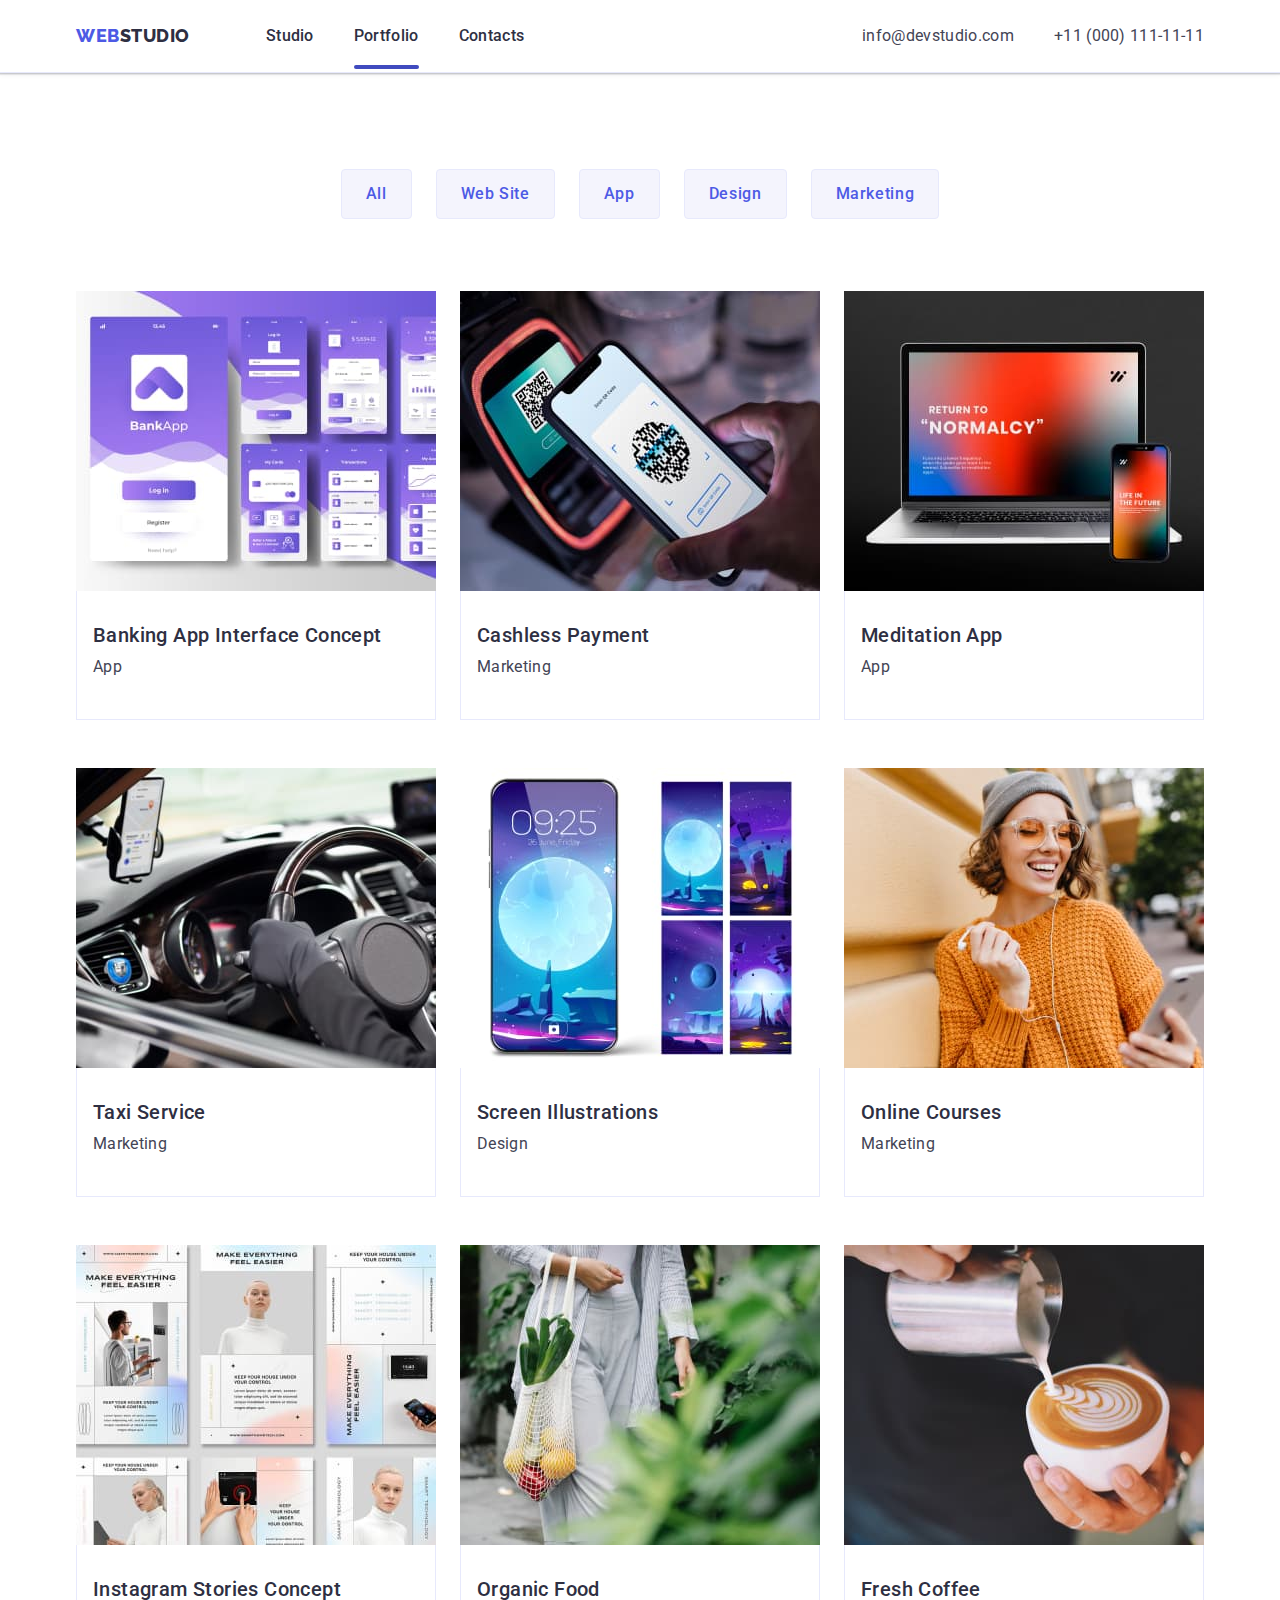
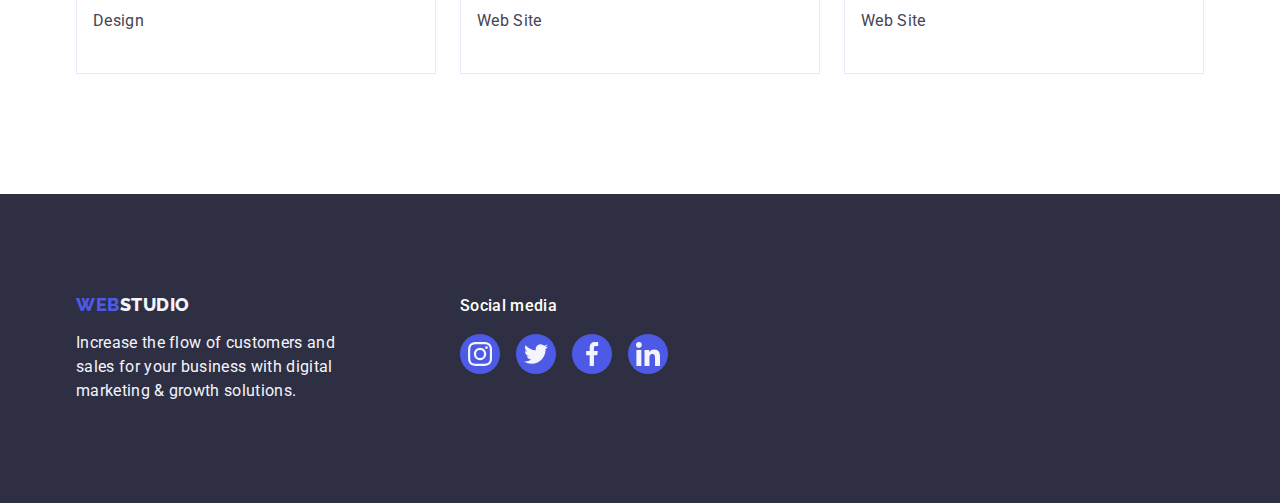
==== portfolio.html @ 52980ec1 "Initial commit" ====
<!DOCTYPE html>
<html lang="en">

<head>
  <meta charset="UTF-8">
  <meta http-equiv="X-UA-Compatible" content="IE=edge">
  <meta name="viewport" content="width=device-width, initial-scale=1.0">
  <link rel="preconnect" href="https://fonts.googleapis.com">
  <link rel="preconnect" href="https://fonts.gstatic.com" crossorigin>
  <link rel="stylesheet" href="https://cdn.jsdelivr.net/npm/modern-normalize@1.1.0/modern-normalize.min.css"
>
  <link href="https://fonts.googleapis.com/css2?family=Raleway:wght@800&family=Roboto:wght@400;500;700;900&display=swap" rel="stylesheet">
  <link rel="stylesheet" href="./css/styles.css">
  <title>WebStudio</title>
</head>

<body>
  <header class="header-block">
    <div class="container header-container">
        <nav class="link nav-link">
            <a class="logo link" href="./index.html">Web<span class="logo-nav">Studio</span></a>
            <ul class="list list-link">
                <li class="list-aitem"><a class="link-aitem link" href="./index.html">Studio</a></li>
                <li class="list-aitem"><a class="link-aitem link current" href="./portfolio.html">Portfolio</a></li>
                <li class="list-aitem"><a class="link-aitem link" href="">Contacts</a></li>
            </ul>
        </nav>
        <address class="contacts">
            <ul class="list contacts-list">
                <li class="aitem-link"><a class="contacts-aitem link" href="mailto:info@devstudio.com">info@devstudio.com</a></li>
                <li class="aitem-link"><a class="contacts-aitem link" href="tel:+110001111111">+11 (000) 111-11-11</a></li>
            </ul>
        </address>
    </div>
  </header>

    <main>
        <!--Portfolio-->
        <section class="portfolio-section">
          <div class="container container-portfolio">
            <h1 class="visually-hidden">Portfolio</h1>
              <ul class="list list-button">
                  <li class="list-filters"><button class="button-filters" type="button">All</button></li>
                  <li class="list-filters"><button class="button-filters" type="button">Web Site</button></li>
                  <li class="list-filters"><button class="button-filters" type="button">App</button></li>
                  <li class="list-filters"><button class="button-filters" type="button">Design</button></li>
                  <li class="list-filters"><button class="button-filters" type="button">Marketing</button></li>
              </ul>
              <ul class="list card-set">
                  <li class="list-card">
                      <a class="link link-portfolio" href="">

                        <div class="wrapper">
                          <img class="images" src="./images/cards1.jpg"
                            alt="Banking App Interface Concept"
                            width="360"
                            height="300">
                          <p class="overlay">14 Stylish and User-Friendly App Design Concepts · Task Manager App · Calorie Tracker App · Exotic Fruit Ecommerce App · Cloud Storage App</p>
                        </div>
                        <div class="portfolio-content border-portfolio">
                          <h2 class="card-name card-portfolio">Banking App Interface Concept</h2>
                          <p class="card-text text-portfolio">App</p>
                        </div>
                     
                      </a>
                  </li>
            
                  <li class="list-card">
                      <a class="link link-portfolio" href="">
                        <div class="wrapper">
                          <img class="images" src="./images/cards2.jpg"
                          alt="Cashless Payment"
                          width="360"
                          height="300">
                          <p class="overlay">14 Stylish and User-Friendly App Design Concepts · Task Manager App · Calorie Tracker App · Exotic Fruit Ecommerce App · Cloud Storage App</p>
                        </div>
                        <div class="portfolio-content border-portfolio">
                          <h2 class="card-name card-portfolio">Cashless Payment</h2>
                          <p class="card-text text-portfolio">Marketing</p>
                        </div>
                      </a>
                  </li>
            
                  <li class="list-card">
                      <a class="link link-portfolio" href="">
                      <div class="wrapper">
                        <img class="images" src="./images/cards3.jpg"
                          alt="Meditation App"
                          width="360"
                          height="300">
                        <p class="overlay">14 Stylish and User-Friendly App Design Concepts · Task Manager App · Calorie Tracker App · Exotic Fruit Ecommerce App · Cloud Storage App</p>
                      </div>
                      <div class="portfolio-content border-portfolio">
                        <h2 class="card-name card-portfolio">Meditation App</h2>
                        <p class="card-text text-portfolio">App</p>
                      </div>
                      </a>
                  </li>
                  <li class="list-card">
                      <a class="link link-portfolio" href="">
                        <div class="wrapper">
                        <img class="images" src="./images/cards4.jpg"
                          alt="Taxi Service"
                          width="360"
                          height="300">
                          <p class="overlay">14 Stylish and User-Friendly App Design Concepts · Task Manager App · Calorie Tracker App · Exotic Fruit Ecommerce App · Cloud Storage App</p>
                        </div>

                        <div class="portfolio-content border-portfolio">
                          <h2 class="card-name card-portfolio">Taxi Service</h2>
                          <p class="card-text text-portfolio">Marketing</p>
                        </div>
                      </a>
                  </li>
                  <li class="list-card">
                      <a class="link link-portfolio" href="">
                        <div class="wrapper">
                        <img class="images" src="./images/cards5.jpg"
                          alt="Screen Illustrations"
                          width="360"
                          height="300">
                          <p class="overlay">14 Stylish and User-Friendly App Design Concepts · Task Manager App · Calorie Tracker App · Exotic Fruit Ecommerce App · Cloud Storage App</p>
                        </div>
                        <div class="portfolio-content border-portfolio">
                          <h2 class="card-name card-portfolio">Screen Illustrations</h2>
                          <p class="card-text text-portfolio">Design</p>
                        </div>
                      </a>
                  </li>
                  <li class="list-card">
                      <a class="link link-portfolio" href="">
                        <div class="wrapper">
                        <img class="images" src="./images/cards6.jpg"
                          alt="Online Courses"
                          width="360"
                          height="300">
                          <p class="overlay">14 Stylish and User-Friendly App Design Concepts · Task Manager App · Calorie Tracker App · Exotic Fruit Ecommerce App · Cloud Storage App</p>
                        </div>
                        <div class="portfolio-content border-portfolio">
                          <h2 class="card-name card-portfolio">Online Courses</h2>
                          <p class="card-text text-portfolio">Marketing</p>
                        </div>
                      </a>
                  </li>
                  <li class="list-card">
                      <a class="link link-portfolio" href="">
                        <div class="wrapper">
                        <img class="images" src="./images/cards7.jpg"
                          alt="Instagram Stories Concept"
                          width="360"
                          height="300">
                          <p class="overlay">14 Stylish and User-Friendly App Design Concepts · Task Manager App · Calorie Tracker App · Exotic Fruit Ecommerce App · Cloud Storage App</p>
                        </div>
                        <div class="portfolio-content border-portfolio">
                          <h2 class="card-name card-portfolio">Instagram Stories Concept</h2>
                          <p class="card-text text-portfolio">Design</p>
                        </div>
                      </a>
                  </li>
                  <li class="list-card">
                      <a class="link link-portfolio" href="">
                        <div class="wrapper">
                        <img class="images" src="./images/cards8.jpg"
                          alt="Organic Food"
                          width="360"
                          height="300">
                          <p class="overlay">14 Stylish and User-Friendly App Design Concepts · Task Manager App · Calorie Tracker App · Exotic Fruit Ecommerce App · Cloud Storage App</p>
                        </div>
                        <div class="portfolio-content border-portfolio">
                          <h2 class="card-name card-portfolio">Organic Food</h2>
                          <p class="card-text text-portfolio">Web Site</p>
                        </div>
                      </a>
                  </li>
                  <li class="list-card">
                      <a class="link link-portfolio" href="">
                        <div class="wrapper">
                        <img class="images" src="./images/cards9.jpg"
                          alt="Fresh Coffee"
                          width="360"
                          height="300">
                          <p class="overlay">14 Stylish and User-Friendly App Design Concepts · Task Manager App · Calorie Tracker App · Exotic Fruit Ecommerce App · Cloud Storage App</p>
                        </div>
                        <div class="portfolio-content border-portfolio">
                          <h2 class="card-name card-portfolio">Fresh Coffee</h2>
                          <p class="card-text text-portfolio">Web Site</p>
                        </div>
                      </a>
                  </li>
              </ul>
          </div>
        </section>
    </main>

    <footer class="footer">
      <div class="container container-footer">
          <div class="link-text">
              <a class="logo link link-footer" href="./index.html">Web<span class="logo-footer">Studio</span></a>
              <p class="footer-text">Increase the flow of customers and sales for your business with digital marketing & growth solutions.</p>
          </div> 
          <div class="footer-icon-box">
              <p class="footer-name">Social media</p>
              <ul class="socials footer-socials">
                  <li class="socials-item">
                      <a class="socials-link socials-footer"
                          href="https://instagram.com"
                          target="_blank"
                          rel="noopener noreferer"
                          aria-label="instagram-icon"
                      >
                          <svg class="socials-icon" width="24" height="24">
                              <use href="./images/icons.svg#icon-instagram"></use>
                          </svg>
                      </a>
                  </li>
                  <li class="socials-item">
                      <a class="socials-link socials-footer"
                          href="https://twitter.com"
                          target="_blank"
                          rel="noopener noreferer"
                          aria-label="twitter-icon"
                      >
                          <svg class="socials-icon" width="24" height="24">
                              <use href="./images/icons.svg#icon-twitter"></use>
                          </svg>
                      </a>
                  </li>
                  <li class="socials-item">
                      <a class="socials-link socials-footer"
                          href="https://facebook.com"
                          target="_blank"
                          rel="noopener noreferer"
                          aria-label="facebook-icon"
                      >
                          <svg class="socials-icon" width="24" height="24">
                              <use href="./images/icons.svg#icon-facebook"></use>
                          </svg>
                      </a>
                  </li>
                  <li class="socials-item">
                      <a class="socials-link socials-footer"
                          href="https://linkedin.com"
                          target="_blank"
                          rel="noopener noreferer"
                          aria-label="linkedin-icon"
                      >
                      <svg class="socials-icon" width="24" height="24">
                          <use href="./images/icons.svg#icon-linkedin"></use>
                      </svg>
                      </a>
                  </li>
              </ul>
          </div> 
      </div>
  </footer>
</body>
</html>
---- css/styles.css ----
:root {
    --text-color: #2E2F42;
    --accent-color: #404BBF;
    --background-color: #FFFFFF;
    --paragraf-color: #434455;
    --button-color: #e7e9fc;
    --border-color: #8e8f99;
    --timing: cubic-bezier (0.4, 0, 0.2, 1);
    --transition-duration: 250ms;
}
body {
    font-family: "Roboto", sans-serif;
    font-weight: 400;
    font-size: 16px;
    line-height: 1.5;
    color: #434455;
    background-color: var(--background-color);
}
/*start reset*/
h1,
h2,
h3,
h4,
h5,
h6
p {
margin: 0px;
}
.container {
    width: 1158px;
    margin: 0px auto;
    padding: 0px 15px; 
}
ul {
    list-style: none;
}

/*header*/
.header-block {
    box-shadow: 0px 2px 1px rgba(46, 47, 66, 0.08), 
    0px 1px 1px rgba(46, 47, 66, 0.16), 
    0px 1px 6px rgba(46, 47, 66, 0.08);
}
.header-container {
    display: flex;
    align-items: center;
    height: 72px;
}
/*logo*/

.header-block {
    border-bottom: 1px solid #e7e9fc;
}
.nav-link {
    display: flex;
    align-items: center;
    margin-right: auto;
}

.logo {
    font-family: "Raleway", sans-serif;
    font-weight: 800;
    font-size: 18px;
    line-height: 1.17;
    letter-spacing: 0.03em;
    text-transform: uppercase;
    color: #4D5AE5;
    margin-right: 76px;
}
.logo-nav {
    color: var(--text-color);
}
.link {
    text-decoration: none;
}
.list-link {
    margin: 0px;
    padding: 0;
    width: 261px;
}
.link-aitem {
    font-weight: 500;
    font-size: 16px;
    line-height: 1.5;
    letter-spacing: 0.02em;
    color: var(--text-color);
    text-decoration: none;
    padding-top: 24px;
    padding-bottom: 24px;
    position: relative;
    transition-duration: var(--transition-duration);
    transition-timing-function: var(--timing);
}

.list-aitem:not(:last-child) {
    margin-right: 40px;
}

.link-aitem:focus,
.link-aitem:hover {
    color: var(--accent-color); 
}

.link-aitem::after {
    content: "";
    position: absolute;  
    bottom: 0;
    left: 0px;
    
    display: block;
    width: 100%;
    height: 4px;
    border-radius: 2px;
}

.current::after,
.link-aitem:hover::after,
.link-aitem:focus::after {
    background: var(--accent-color);
    transition-duration: var(--transition-duration);
    transition-timing-function: var(--timing);  
}

.contacts {
    font-style: normal;
}
.contacts-list {
    margin: 0px;
    padding: 0;
}

.aitem-link:not(:last-child) {
    margin-right: 40px;
}
.contacts-aitem {
    font-weight: 400;
    font-size: 16px;
    line-height: 1.5;
    letter-spacing: 0.02em;
    color: var(--paragraf-color);
    text-decoration: none;
    padding-top: 24px;
    padding-bottom: 24px;
    transition-duration: var(--transition-duration);
    transition-timing-function: var(--timing); 
}

.contacts-aitem:active,
.contacts-aitem:hover,
.contacts-aitem:focus {
    color: var(--accent-color);
    
}  

--------------------------------/*MAIN*/--------------------------------
/*section site header*/
.container-main {
    display: block;
    text-align: center;  
}
.header {
    padding: 188px 0;
    background-color: var(--background-color);
    background-image: linear-gradient(
        rgba(46, 47, 66, 0.7),
        rgba(46, 47, 66, 0.7)),
        url(../images/main_header/people-office.jpg);
    background-repeat: no-repeat;
    background-position: center;
    max-width: 1440px;
    margin-left: auto;
    margin-right: auto;
    background-size: cover;

    position: relative;
}

.slogan {
    font-weight: 700;
    font-size: 56px;
    line-height: 1.07;
    letter-spacing: 0.02em;
    text-align: center;
    color: var(--background-color);
    max-width: 496px;
    margin-right: auto;
    margin-left: auto;
    margin-bottom: 48px;
}
.modal-button {
    font-family: "Roboto", sans-serif;
    font-weight: 500;
    font-size: 16px;
    line-height: 1.5;
    letter-spacing: 0.04em;
    color: var(--background-color);
    background: #4D5AE5;
    cursor: pointer;
    display: block;
    margin: auto;
    padding: 16px 32px;
    border: 1px;
    border-radius: 4px;
    min-width: 169px;  
    transition-duration: var(--transition-duration);
    transition-timing-function: var(--timing);
}
.modal-button:hover,
.modal-button:focus {
    background: var(--accent-color);    
}

/*section feature*/
.feature-section {
    padding: 120px 0;
}
.heading {
    font-weight: 700;
    font-size: 36px;
    line-height: 1.11;
    text-align: center;
    letter-spacing: 0.02em;
    color: var(--text-color);
}
.visually-hidden {
    position: absolute;
    width: 1px;
    height: 1px;
    margin: -1px;
    border: 0;
    padding: 0; 
    white-space: nowrap;
    clip-path: inset(100%);
    clip: rect(0 0 0 0);
    overflow: hidden;
}
.list {
    list-style: none;
    display: flex;
    padding: 0;
    margin: 0;
}
.feature-list {
    width: 264px;
}
.feature-item {
    display: flex;
    align-items: center;
    justify-content: center;
    height: 112px;
    width: 264px;
    background-color: #f4f4fd;
    border-radius: 4px;
    margin-bottom: 8px; 
}
.icon-feature {
    display: block;
    background-color: #F4F4FD;
    margin-bottom: 8px;
}

.feature-list:not(:last-child) {
    margin-right: 24px;
}
.feature-name {
    font-weight: 500;
    font-size: 20px;
    line-height: 1.2;
    letter-spacing: 0.02em;
    color: var(--text-color);
    margin-bottom: 8px;
}
.feature-text {
    font-size: 16px;
    line-height: 1.5;
    letter-spacing: 0.02em;
    color: var(--paragraf-color);
    margin: 0;
}

/*section skills*/
.skills-section {
    padding-bottom: 120px;
}
.heading-skills {
    margin-bottom: 72px;
}
.skills:not(:last-child) {
    margin-right: 24px;
}
.images {
    display: block
}

/*section our team*/
.team {
    background-color: #F4F4FD;
    padding: 120px 0
}

.heading-team {
    margin-bottom: 72px;
}
.team-card {
    background-color: var(--background-color);
    box-shadow: 
    0px 2px 1px rgba(46, 47, 66, 0.08),
    0px 1px 1px rgba(46, 47, 66, 0.16),
    0px 1px 6px rgba(46, 47, 66, 0.08)
}
    
.team-card:not(:last-child) {
    margin-right: 24px;
    border-radius: 0px 0px 4px 4px;
}
.card-content {
    padding: 32px 0;
    border-radius: 0px 0px 4px 4px;
}
.card-name {
    font-weight: 500;
    font-size: 20px;
    line-height: 1.2;
    text-align: center;
    letter-spacing: 0.02em;
    color: var(--text-color);
    margin-bottom: 8px;
}
.card-text {
    font-size: 16px;
    line-height: 1.5;
    text-align: center;
    letter-spacing: 0.02em;
    display: block;
    color: var(--paragraf-color);
    margin: 0 auto;
    margin-bottom: 8px;
}
.socials {
    display: flex;
    justify-content: center;
    gap: 24px;
    padding-left: 0;
}
.socials-link {
    display: flex;
    justify-content: center;
    align-items: center;
    width: 40px;
    height: 40px;
    background-color: #4D5AE5;
    fill: #F4F4FD;
    border-radius: 50%;
    transition-duration: var(--transition-duration);
    transition-timing-function: var(--timing); 
}
.socials-icon {
    width: 24px;
}
.socials-link:hover,
.socials-link:focus {
    background-color: #404BBF;
    fill: #F4F4FD;
     
}
/*Customers*/
.customers {
    padding-top: 120px;
    padding-bottom: 120px;
}
.heading-customers {
    line-height: 1.1;
    margin-bottom: 72px;
}
.customers-logo {
    display: flex;
    flex-direction: row;
    align-items: flex-start;
    padding: 0px;
    margin: 0;
    gap: 24px;
}
.logo-group {
    width: 168px;
    height: 88px;
    transition-duration: var(--transition-duration);
    transition-timing-function: var(--timing);
}
.group-icon {
    display: flex;
    margin: auto;
    fill: currentColor;
    transition-duration: var(--transition-duration);
    transition-timing-function: var(--timing); 
}
.logo-group:hover .group-icon,
.logo-group:focus .group-icon {
    fill: #404BBF;   
}
.group-link {
    width: 100%;
    height: 100%;
    border-radius: 4px;
    display: flex;
    align-items: center;
    justify-content: center;
    color: var(--border-color);
    border: 1px solid var(--border-color);
    transition-duration: var(--transition-duration);
    transition-timing-function: var(--timing);  
}
.group-link:hover,
.group-link:focus {
    border-color: #404bbf;
    color: #404bbf;   
}


/*----------------------------------FOOTER*-----------------------------*/
.footer {
    display: flex;
    background: var(--text-color);
    padding: 100px 0;
}
.container-footer {
    display: flex;
    align-items: baseline;
}
.link-text {
    margin-right: 120px;
}

.link-footer {
    display: inline-block;
    margin-bottom: 16px;
    margin-right: auto;
}
.logo-footer {
    color: #F4F4FD;
}
.footer-text {
    font-size: 16px;
    line-height: 1,5;
    letter-spacing: 0.02em;
    color: #F4F4FD;
    width: 264px;
    margin: 0;
}

.footer-socials {
    display: flex;
    flex-direction: row;
    align-items: flex-start;
    gap: 16px; 
    margin: 0;
    width: 208px;
    min-height: 40px;
}  
.footer-name {
    font-weight: 500;
    display: block;
    color: var(--background-color);
    margin: 0;
    margin-bottom: 16px;
    padding: 0;
    letter-spacing: 0.02em;
}
.socials-footer:hover,
.socials-footer:focus {
    background-color: #31D0AA;
}

/*--------------------------------PORTFOLIO------------------------------*/
.portfolio-section {
    padding: 96px 0 120px;
}
.container-portfolio {
    display: block;
}
.portfolio-name {
    visibility: hidden;
}
.list-button {
    min-width: 586px;
    display: flex;
    justify-content:center ;
    gap: 24px;
    margin-bottom: 72px;
}
.button-filters {
    font-family: "Roboto", sans-serif;
    font-weight: 500;
    font-size: 16px;
    line-height: 1.5;
    letter-spacing: 0.04em;
    color: #4D5AE5;
    border: 1px solid var(--button-color);
    background: #F4F4FD;
    cursor: pointer;
    padding: 12px 24px;
    border-radius: 4px;
    transition-duration: var(--transition-duration);
    transition-timing-function: var(--timing); 
}
.button-filters:active,
.button-filters:hover,
.button-filters:focus {
    color: var(--background-color);
    background: var(--accent-color);
    box-shadow:  0px 2px 2px rgba(0, 0, 0, 0.12),
    0px 2px 1px rgba(0, 0, 0, 0.08),
    0px 3px 1px rgba(0, 0, 0, 0.1);
    border: 1px solid transparent;
}
.card-set {
    display: flex;
    flex-wrap: wrap;
    row-gap: 48px;
    column-gap: 24px;
}
.list-card {
    flex-basis: calc((100% - 48px) / 3);
    transition-duration: var(--transition-duration);
    transition-timing-function: var(--timing);  
}
.list-card:hover,
.list-card:focus {
    box-shadow: 
    0px 2px 1px rgba(46, 47, 66, 0.08),
    0px 1px 1px rgba(46, 47, 66, 0.16),
    0px 1px 6px rgba(46, 47, 66, 0.08);
} 
.portfolio-content {
    padding: 32px 0 32px 16px;
}
.card-portfolio {
    text-align: start;
}
.text-portfolio {
    text-align: start;
}
.link-portfolio {
    transition-duration: var(--transition-duration);
    transition-timing-function: var(--timing);
}
.link-portfolio:hover,
.link-portfolio:focus {
    box-shadow: 
    0px 1px 6px rgba(46, 47, 66, 0.08),
    0px 1px 1px rgba(46, 47, 66, 0.16), 
    0px 2px 1px rgba(46, 47, 66, 0.08); 
}
.wrapper {
    position: relative;
    display: block;
    overflow: hidden;
}

.overlay {
    position: absolute;
    max-width: 100%;
    height: 100%;
    top: 0;
    left: 0;
    
    padding: 40px 32px 0 32px;
    margin: 0;
    background-color: #4D5AE5;
    font-size: 16px;
    line-height: 1.5;
    
    letter-spacing: 0.02em;
    color: #F4F4FD;
    
    transform: translateY(100%);
    overflow: hidden;
    transition-duration: var(--transition-duration);
    transition-timing-function: var(--timing);
}

.list-card:hover .overlay,
.list-card:focus .overlay {
    transform: translateY(0);  
}

.border-portfolio {
    border-right-width: 1px;
    border-right-style: solid;
    border-right-color: #E7E9FC;
    border-bottom-width: 1px;
    border-bottom-style: solid;
    border-bottom-color: #E7E9FC;
    border-left-width: 1px;
    border-left-style: solid;
    border-left-color: #E7E9FC;
}

/*BACKDROP*/

.backdrop {
    position: fixed;
    z-index: 100;
    top: 0;
    left: 0;
    width: 100%;
    height: 100%;
    background-color: rgba(46, 47, 66, 0.4);

    transition: opacity var(--transition-duration), 
    visibility var(--transition-duration);
}


.backdrop.is-hidden {
    visibility:hidden;
    opacity: 0;
    pointer-events: none;
}

.modal {
    position: absolute;
    top: 50%;
    left: 50%;
    transform: translate(-50%, -50%);
    
    width: 408px;
    min-height: 576px;
    background: #FCFCFC;
    padding: 24px;  
    
    border-radius: 4px;  
    box-shadow: 
    0px 1px 1px rgba(0, 0, 0, 0.14), 
    0px 1px 3px rgba(0, 0, 0, 0.12), 
    0px 2px 1px rgba(0, 0, 0, 0.2);  
}

.modal-button-close {
    position: absolute;
    width: 24px;
    height: 24px;
    padding: 0;
    top: 24px;
    right: 24px;
    cursor: pointer;
    background: #E7E9FC;
    border: 1px solid rgba(0, 0, 0, 0.1);
    border-radius: 50%;
    transition-duration: var(--transition-duration);
    transition-timing-function: var(--timing);
    display: flex;
    justify-content: center;
    align-items: center;
}

.modal-button-close:hover,
.modal-button-close:focus {
    background-color: var(--accent-color);
}

.modal-button-icon {
    position: absolute;
    left: 33.33%;
    right: 33.33%;
    top: 33.33%;
    bottom: 33.33%;
    flex: var(--text-color);
    transition-duration: var(--transition-duration);
    transition-timing-function: var(--timing);
}

.modal-button-close:hover .modal-button-icon,
.modal-button-close:focus .modal-button-icon {
    fill: var(--background-color); 
}
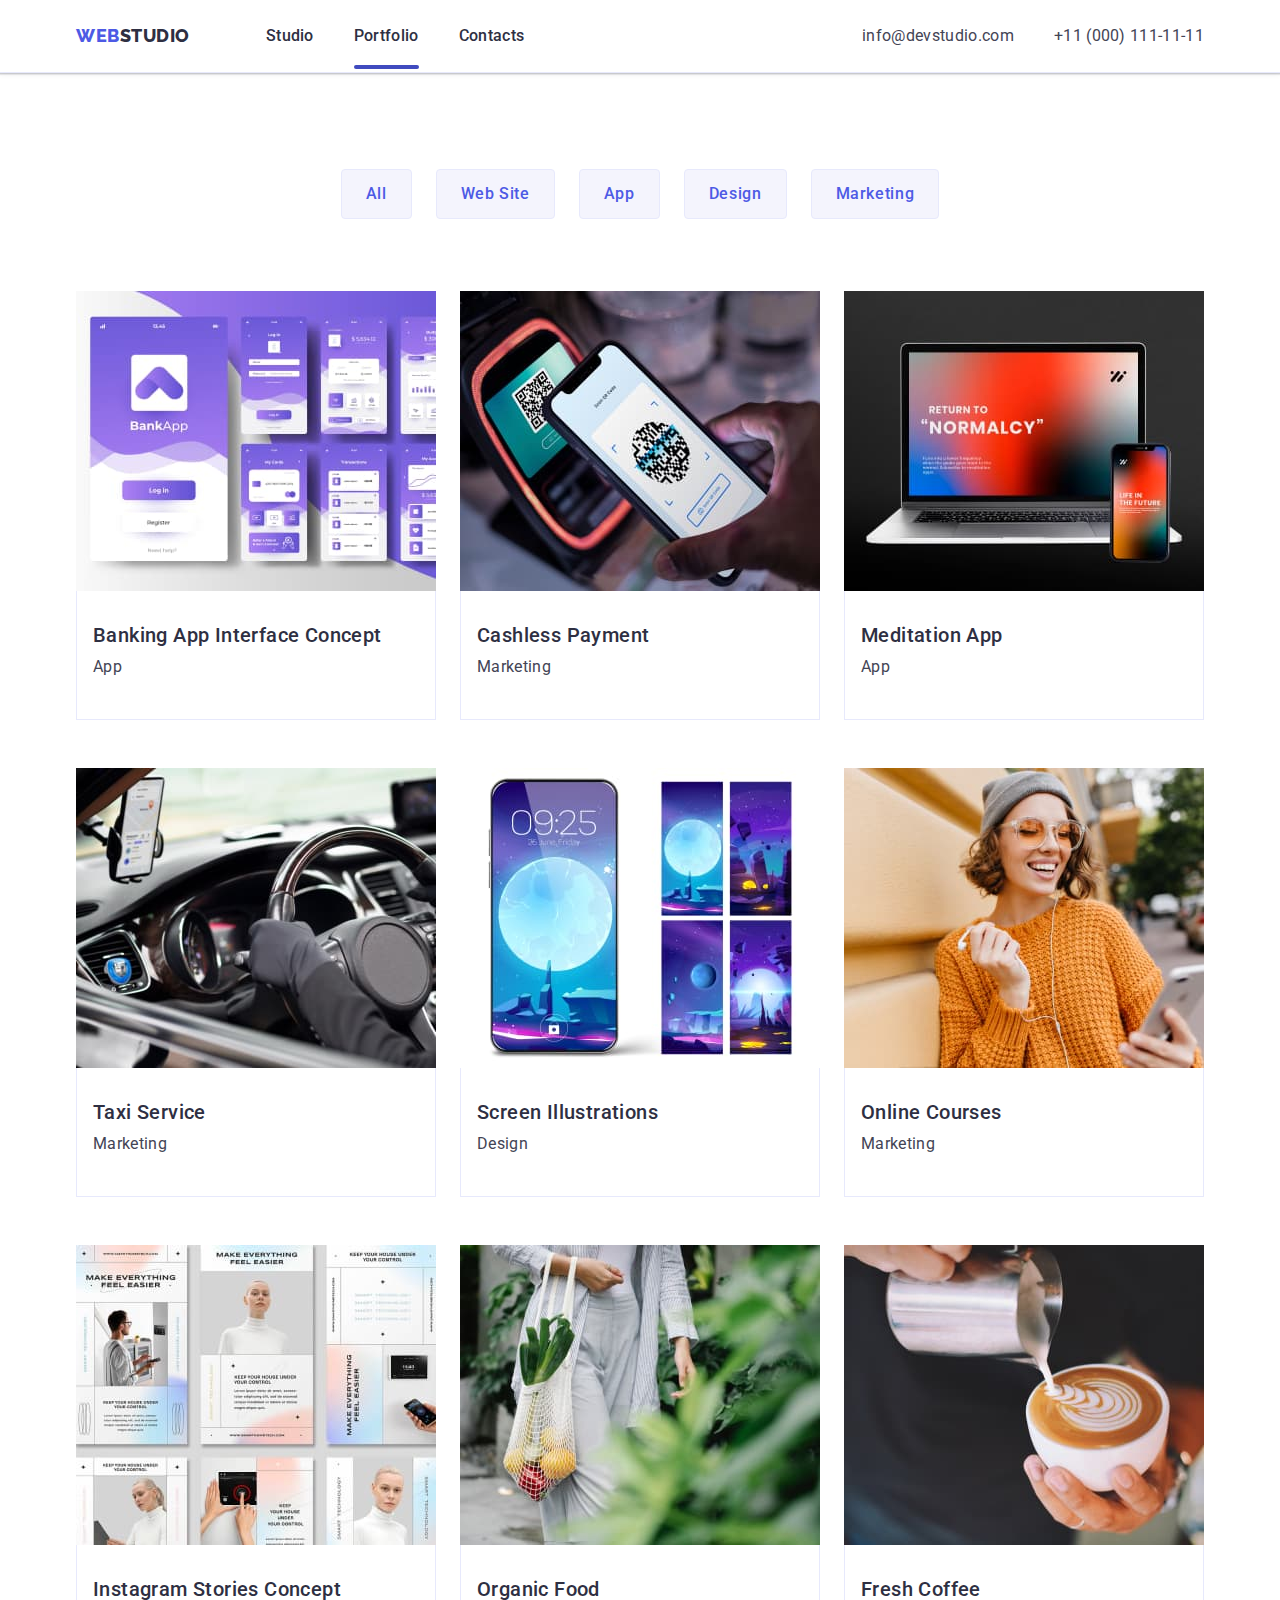
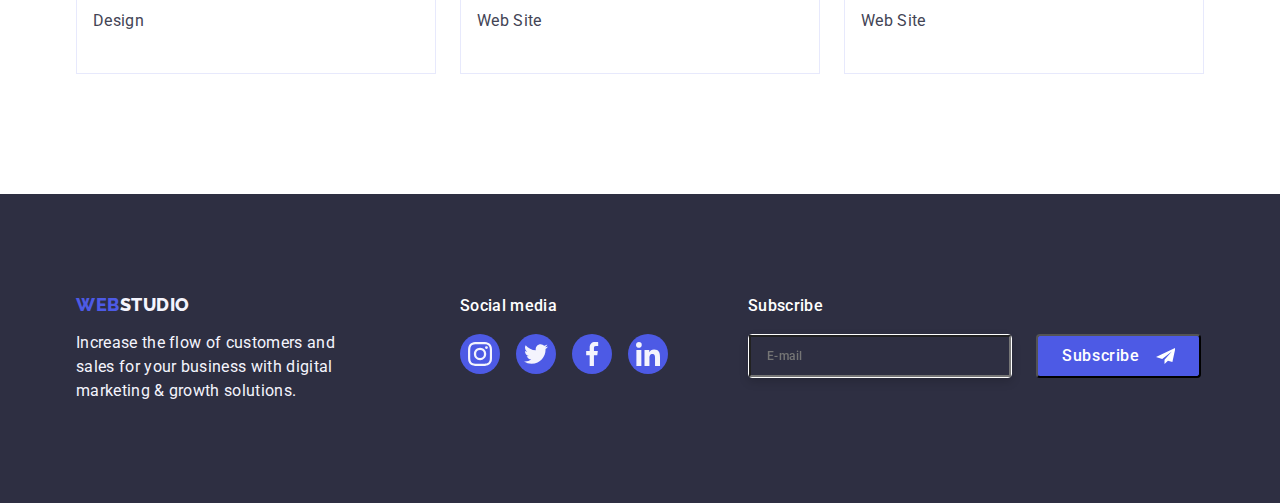
==== commit 78192bdd: "вздійснео розмітку форми футера" ====
--- a/portfolio.html
+++ b/portfolio.html
@@ -1,6 +1,5 @@
-<!DOCTYPE html>
+<!doctype html>
 <html lang="en">
-
 <head>
   <meta charset="UTF-8">
   <meta http-equiv="X-UA-Compatible" content="IE=edge">
@@ -251,6 +250,19 @@
                   </li>
               </ul>
           </div> 
+          <div class="footer-input">
+              <p class="footer-input-name">Subscribe</p>
+              <form class="form-box" autocomplete="on">
+                    <label class="footer-input-email" for="E-mail">
+                      <input class="input-email" type="e-mail" name="e-mail" placeholder="E-mail"/>
+                    </label>
+                    <button class="footer-submit" type="submit" name="">Subscribe
+                          <svg class="socials-icon" width="24" height="24">
+                              <use href="./images/icons.svg#icon-send"></use>
+                          </svg>               
+                    </button>
+              </form>
+          </div>
       </div>
   </footer>
 </body>
--- a/css/styles.css
+++ b/css/styles.css
@@ -446,6 +446,19 @@
     width: 264px;
     margin: 0;
 }
+.footer-icon-box {
+    margin-right: 80px;
+    display: block;
+}
+.footer-name {
+    display: block;
+    margin: 0;
+    margin-bottom: 16px;
+    padding: 0;
+    font-weight: 500;
+    letter-spacing: 0.02em;
+    color: var(--background-color); 
+}
 
 .footer-socials {
     display: flex;
@@ -456,19 +469,69 @@
     width: 208px;
     min-height: 40px;
 }  
-.footer-name {
-    font-weight: 500;
-    display: block;
-    color: var(--background-color);
-    margin: 0;
-    margin-bottom: 16px;
-    padding: 0;
-    letter-spacing: 0.02em;
-}
+
 .socials-footer:hover,
 .socials-footer:focus {
     background-color: #31D0AA;
 }
+
+.footer-input-name{
+    display: block;
+    margin: 0;
+    margin-bottom: 16px;
+    font-weight: 500;
+    letter-spacing: 0.02em;
+    color: var(--background-color);
+}
+.form-box {
+    display: flex;
+    flex-direction: row;
+}
+
+.footer-input-email {
+    /*display: block;*/
+    border: 1px solid var(--background-color);
+    filter: drop-shadow(0px 4px 4px rgba(0, 0, 0, 0.15));
+    border-radius: 4px;
+    width: 264px;
+    min-height: 40px;
+    margin-right: 24px;
+    padding: 8px auto 8px 16px;
+}
+.input-email {
+    display: flex;
+    padding-left: 16px;
+    width: 100%;
+    height: 100%;
+    align-items: center;
+    background: var(--text-color);
+    font-weight: 500;
+    font-style: normal;
+    font-size: 12px;
+    line-height: 2;
+    letter-spacing: 0.04em;
+    
+    color: var(--background-color);     
+}
+.footer-submit {
+    display: flex;
+    justify-content: center;
+    align-items: center;
+    padding: 8px 24px;
+    gap: 16px;
+    background: #4D5AE5;
+    border-radius: 4px;
+    width: 165px;
+    min-height: 40px;
+    text-align: center;
+    letter-spacing: 0.04em;
+    font-weight: 500;   
+
+    color: var(--background-color);
+
+}
+
+
 
 /*--------------------------------PORTFOLIO------------------------------*/
 .portfolio-section {
@@ -633,6 +696,8 @@
     0px 1px 1px rgba(0, 0, 0, 0.14), 
     0px 1px 3px rgba(0, 0, 0, 0.12), 
     0px 2px 1px rgba(0, 0, 0, 0.2);  
+
+    display: flex;
 }
 
 .modal-button-close {
